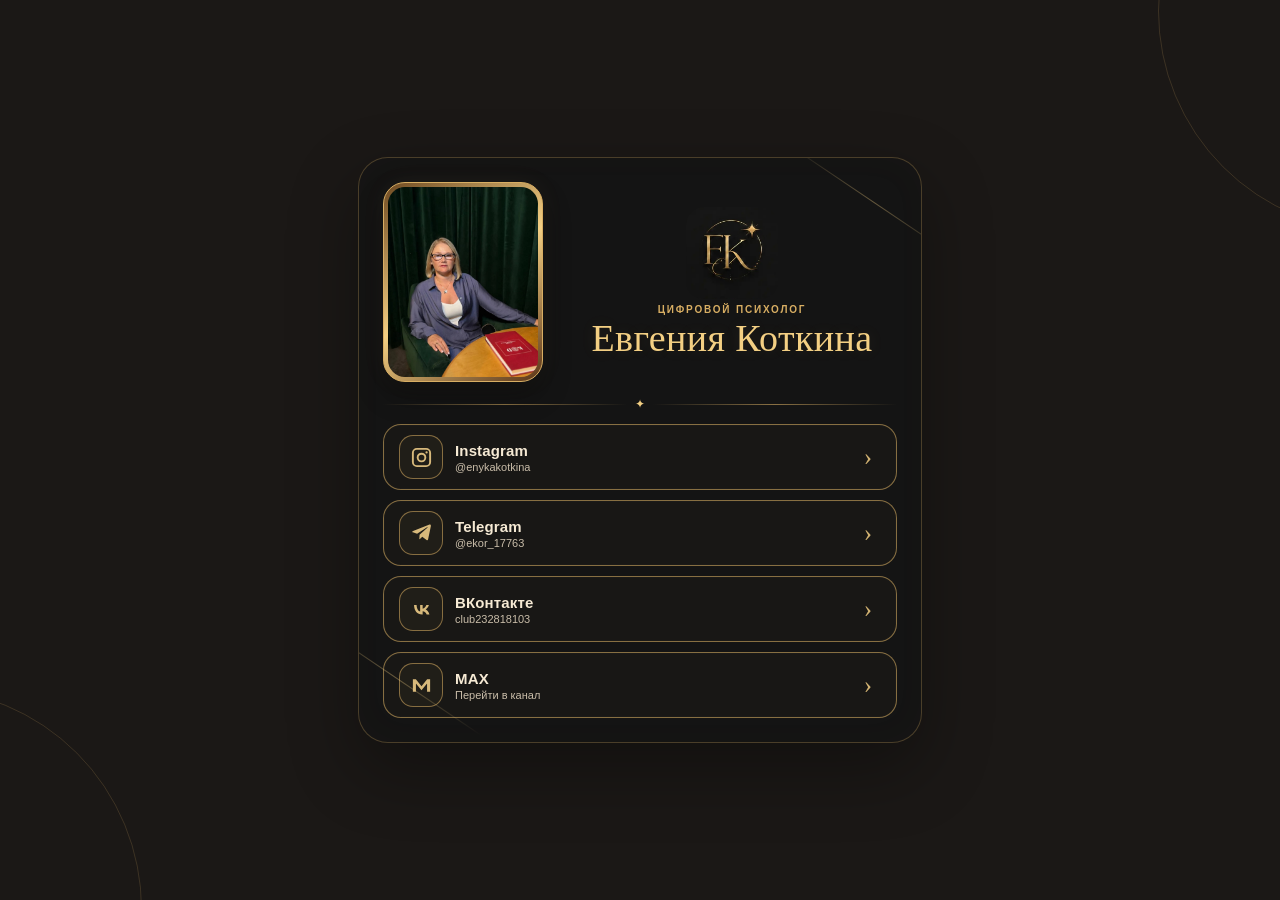
==== contacts/index.html @ 0c6f0586 "Add stable contacts page path" ====
<!doctype html>
<html lang="ru">
<head>
  <meta charset="utf-8" />
  <meta name="viewport" content="width=device-width, initial-scale=1, viewport-fit=cover" />
  <meta name="theme-color" content="#1b1816" />
  <meta name="description" content="Евгения Коткина — цифровой психолог. Социальные сети и контакты." />
  <meta name="robots" content="index,follow" />
  <title>Евгения Коткина — контакты</title>
  <link rel="stylesheet" href="../base.css" />
  <link rel="stylesheet" href="../theme.css" />
</head>
<body>
  <main class="page">
    <section class="card" aria-label="Контакты Евгении Коткиной">
      <div class="hero">
        <div class="portrait-frame">
          <img class="portrait" src="../images/evgenia-original.jpg" alt="Евгения Коткина" />
        </div>

        <div class="intro">
          <img class="brand-logo" src="../images/ek-logo.png" alt="Логотип ЕК" />
          <p class="eyebrow">Цифровой психолог</p>
          <h1>Евгения Коткина</h1>
        </div>
      </div>

      <div class="ornament" aria-hidden="true"><span>✦</span></div>

      <nav class="links" aria-label="Социальные сети">
        <a class="social-link" href="https://www.instagram.com/enykakotkina" target="_blank" rel="noopener noreferrer">
          <span class="social-icon"><img src="../icons/instagram.svg" alt="" /></span>
          <span class="social-text"><span class="social-name">Instagram</span><span class="social-handle">@enykakotkina</span></span>
          <span class="arrow" aria-hidden="true">›</span>
        </a>

        <a class="social-link" href="https://t.me/ekor_17763" target="_blank" rel="noopener noreferrer">
          <span class="social-icon"><img src="../icons/telegram.svg" alt="" /></span>
          <span class="social-text"><span class="social-name">Telegram</span><span class="social-handle">@ekor_17763</span></span>
          <span class="arrow" aria-hidden="true">›</span>
        </a>

        <a class="social-link" href="https://vk.ru/club232818103" target="_blank" rel="noopener noreferrer">
          <span class="social-icon"><img src="../icons/vk.svg" alt="" /></span>
          <span class="social-text"><span class="social-name">ВКонтакте</span><span class="social-handle">club232818103</span></span>
          <span class="arrow" aria-hidden="true">›</span>
        </a>

        <a class="social-link" href="https://max.ru/join/olxiq6ZXx5X_wBRfvU1K6yyhIFibsuitSwKyUevb6L4" target="_blank" rel="noopener noreferrer">
          <span class="social-icon"><img src="../icons/max.svg" alt="" /></span>
          <span class="social-text"><span class="social-name">MAX</span><span class="social-handle">Перейти в канал</span></span>
          <span class="arrow" aria-hidden="true">›</span>
        </a>
      </nav>
    </section>
  </main>
</body>
</html>
---- base.css ----
*{box-sizing:border-box}html{min-height:100%;-webkit-text-size-adjust:100%}body{min-height:100svh;margin:0;overflow-x:hidden}a{color:inherit}.page{width:min(100%,540px);min-height:100svh;margin:0 auto;padding:max(18px,env(safe-area-inset-top)) 14px max(18px,env(safe-area-inset-bottom));display:flex;align-items:center;justify-content:center}.card{width:100%;position:relative;overflow:hidden}.hero{display:grid;grid-template-columns:132px minmax(0,1fr);gap:18px;align-items:center}.portrait-frame{position:relative;overflow:hidden}.portrait{width:100%;height:100%;display:block;object-fit:cover;object-position:45% 48%}.intro{min-width:0}.brand-logo{display:block;margin:0 auto}.eyebrow,h1,.subtitle{text-align:center}.eyebrow,h1,.subtitle{margin-left:0;margin-right:0}.links{display:grid;gap:10px}.social-link{display:grid;grid-template-columns:44px minmax(0,1fr) 26px;align-items:center;gap:12px;text-decoration:none;-webkit-tap-highlight-color:transparent;transition:transform .18s ease,background .18s ease,box-shadow .18s ease}.social-link:active{transform:scale(.985)}.social-link:focus-visible{outline:2px solid currentColor;outline-offset:3px}.social-icon{width:44px;height:44px;display:grid;place-items:center}.social-icon img{width:23px;height:23px;display:block}.social-text{min-width:0}.social-name,.social-handle{display:block}.social-handle{overflow:hidden;text-overflow:ellipsis;white-space:nowrap}.arrow{text-align:center;transition:transform .18s ease}.social-link:hover .arrow{transform:translateX(3px)}.ornament{display:flex;align-items:center;gap:8px}.ornament:before,.ornament:after{content:"";height:1px;flex:1}.ornament span{line-height:1}@media(max-width:390px){.hero{grid-template-columns:112px minmax(0,1fr);gap:14px}}@media(min-width:700px){.page{width:min(100%,620px);padding:28px}.hero{grid-template-columns:160px 1fr;gap:24px}}@media(prefers-reduced-motion:reduce){*,*:before,*:after{animation:none!important;transition:none!important}}
---- theme.css ----
:root{--bg:#1b1816;--panel:#141414;--gold:#d8ae63;--gold2:#f3cf83;--text:#f6ead4;--muted:#c9bda9;--line:rgba(216,174,99,.58)}body{color:var(--text);font-family:Inter,ui-sans-serif,-apple-system,BlinkMacSystemFont,"Segoe UI",sans-serif;background:var(--bg)}body:before,body:after{content:"";position:fixed;pointer-events:none;z-index:0;border:1px solid rgba(216,174,99,.18);border-radius:50%;width:440px;height:440px}body:before{left:-300px;bottom:-230px}body:after{right:-320px;top:-210px}.page{position:relative;z-index:1}.card{padding:18px;border:1px solid rgba(216,174,99,.28);border-radius:30px;background:var(--panel);box-shadow:0 26px 70px rgba(0,0,0,.32),inset 0 0 42px rgba(216,174,99,.02)}.card:before,.card:after{content:"";position:absolute;width:210px;height:1px;background:linear-gradient(90deg,transparent,var(--gold2),transparent);transform:rotate(34deg);opacity:.36}.card:before{right:-58px;top:44px}.card:after{left:-70px;bottom:65px}.portrait-frame{height:166px;border:1px solid var(--gold);border-radius:22px;padding:4px;background:linear-gradient(145deg,#6f4a22,var(--gold2),#5a3518);box-shadow:0 14px 28px rgba(0,0,0,.3),0 0 24px rgba(216,174,99,.06)}.portrait{border-radius:17px;filter:none}.brand-logo{width:78px;height:78px;object-fit:cover;border-radius:18px}.eyebrow{margin:5px 0 4px;color:var(--gold);font-size:10px;font-weight:700;letter-spacing:.18em;text-transform:uppercase}h1{margin:0;font-family:Georgia,"Times New Roman",serif;font-size:clamp(27px,7vw,38px);font-weight:500;line-height:1.02;letter-spacing:.01em;color:var(--gold2);text-shadow:0 0 16px rgba(216,174,99,.11)}.ornament{margin:16px 0 14px;color:var(--gold2);font-size:12px}.ornament:before,.ornament:after{background:linear-gradient(90deg,transparent,rgba(216,174,99,.6),transparent)}.social-link{min-height:62px;padding:8px 13px;border:1px solid var(--line);border-radius:18px;color:var(--text);background:rgba(216,174,99,.025);box-shadow:inset 0 0 0 1px rgba(255,255,255,.01)}.social-link:hover{transform:translateY(-2px);background:rgba(216,174,99,.065);box-shadow:0 10px 24px rgba(0,0,0,.2),0 0 16px rgba(216,174,99,.04)}.social-icon{border:1px solid rgba(216,174,99,.56);border-radius:14px;background:rgba(216,174,99,.045)}.social-icon img{filter:none}.social-name{font-size:15px;font-weight:650;letter-spacing:.01em}.social-handle{margin-top:2px;color:var(--muted);font-size:11px}.arrow{color:var(--gold2);font-family:Georgia,serif;font-size:25px;opacity:.85}@media(max-width:390px){.card{padding:15px}.portrait-frame{height:150px}.brand-logo{width:68px;height:68px}.social-link{min-height:58px}}@media(min-width:700px){.card{padding:24px}.portrait-frame{height:200px}.brand-logo{width:92px;height:92px}.social-link{min-height:66px;padding:10px 15px}}
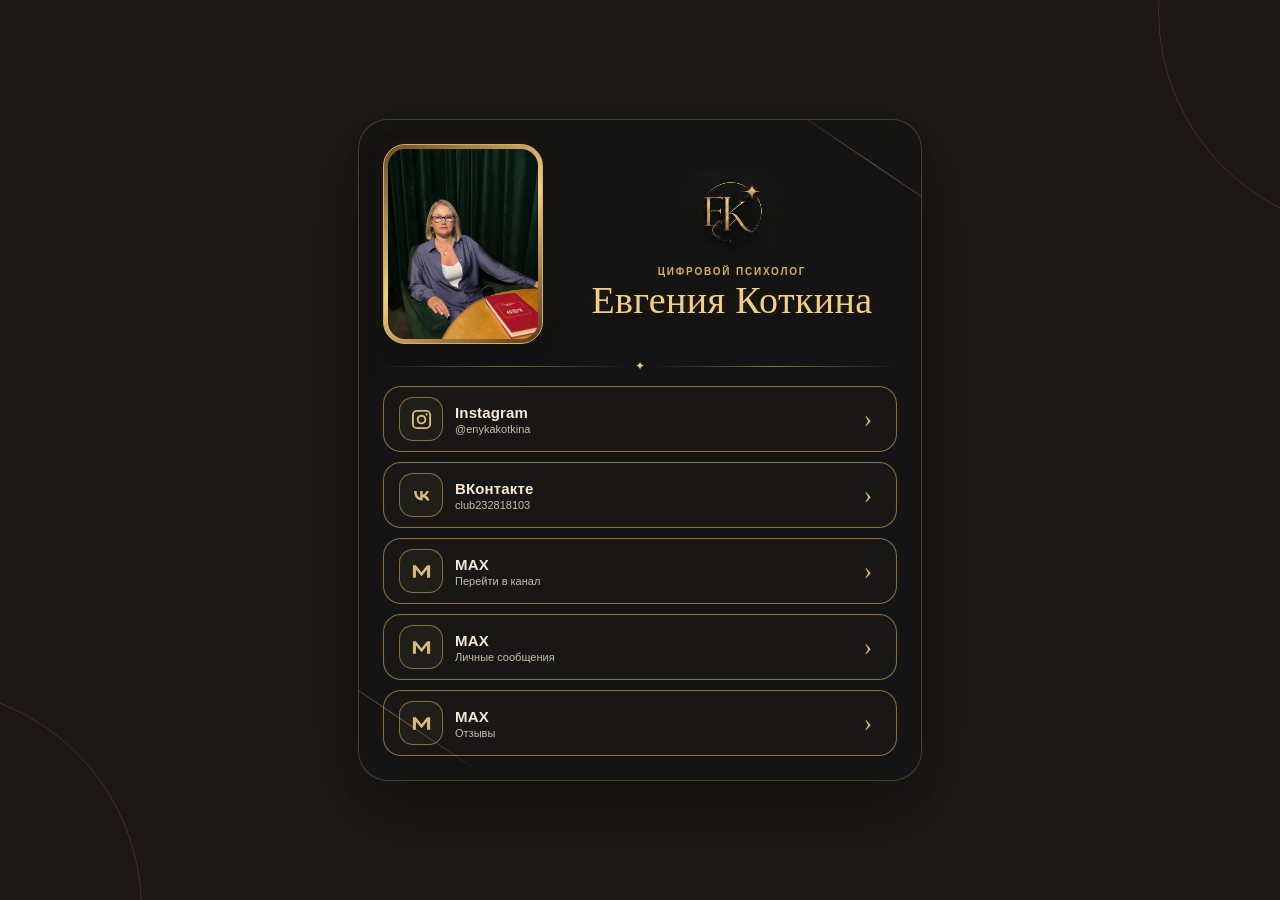
==== commit e2917525: "Убран telegram и добавлены Max лс и Max отзывы" ====
--- a/contacts/index.html
+++ b/contacts/index.html
@@ -34,12 +34,6 @@
           <span class="arrow" aria-hidden="true">›</span>
         </a>
 
-        <a class="social-link" href="https://t.me/ekor_17763" target="_blank" rel="noopener noreferrer">
-          <span class="social-icon"><img src="../icons/telegram.svg" alt="" /></span>
-          <span class="social-text"><span class="social-name">Telegram</span><span class="social-handle">@ekor_17763</span></span>
-          <span class="arrow" aria-hidden="true">›</span>
-        </a>
-
         <a class="social-link" href="https://vk.ru/club232818103" target="_blank" rel="noopener noreferrer">
           <span class="social-icon"><img src="../icons/vk.svg" alt="" /></span>
           <span class="social-text"><span class="social-name">ВКонтакте</span><span class="social-handle">club232818103</span></span>
@@ -51,6 +45,18 @@
           <span class="social-text"><span class="social-name">MAX</span><span class="social-handle">Перейти в канал</span></span>
           <span class="arrow" aria-hidden="true">›</span>
         </a>
+
+        <a class="social-link" href="https://max.ru/u/f9LHodD0cOKvS5CtrVBXMuJAeDTJJDPGMsvvQQPevIR_2KRGAC7WmTs7hvU" target="_blank" rel="noopener noreferrer">
+          <span class="social-icon"><img src="../icons/max.svg" alt="" /></span>
+          <span class="social-text"><span class="social-name">MAX</span><span class="social-handle">Личные сообщения</span></span>
+          <span class="arrow" aria-hidden="true">›</span>
+        </a>
+
+        <a class="social-link" href="https://max.ru/join/bVoCv9riVNQigeksO0zn3pkq7FbwQjAllKfFG-pMuQ8" target="_blank" rel="noopener noreferrer">
+          <span class="social-icon"><img src="../icons/max.svg" alt="" /></span>
+          <span class="social-text"><span class="social-name">MAX</span><span class="social-handle">Отзывы</span></span>
+          <span class="arrow" aria-hidden="true">›</span>
+        </a>
       </nav>
     </section>
   </main>
